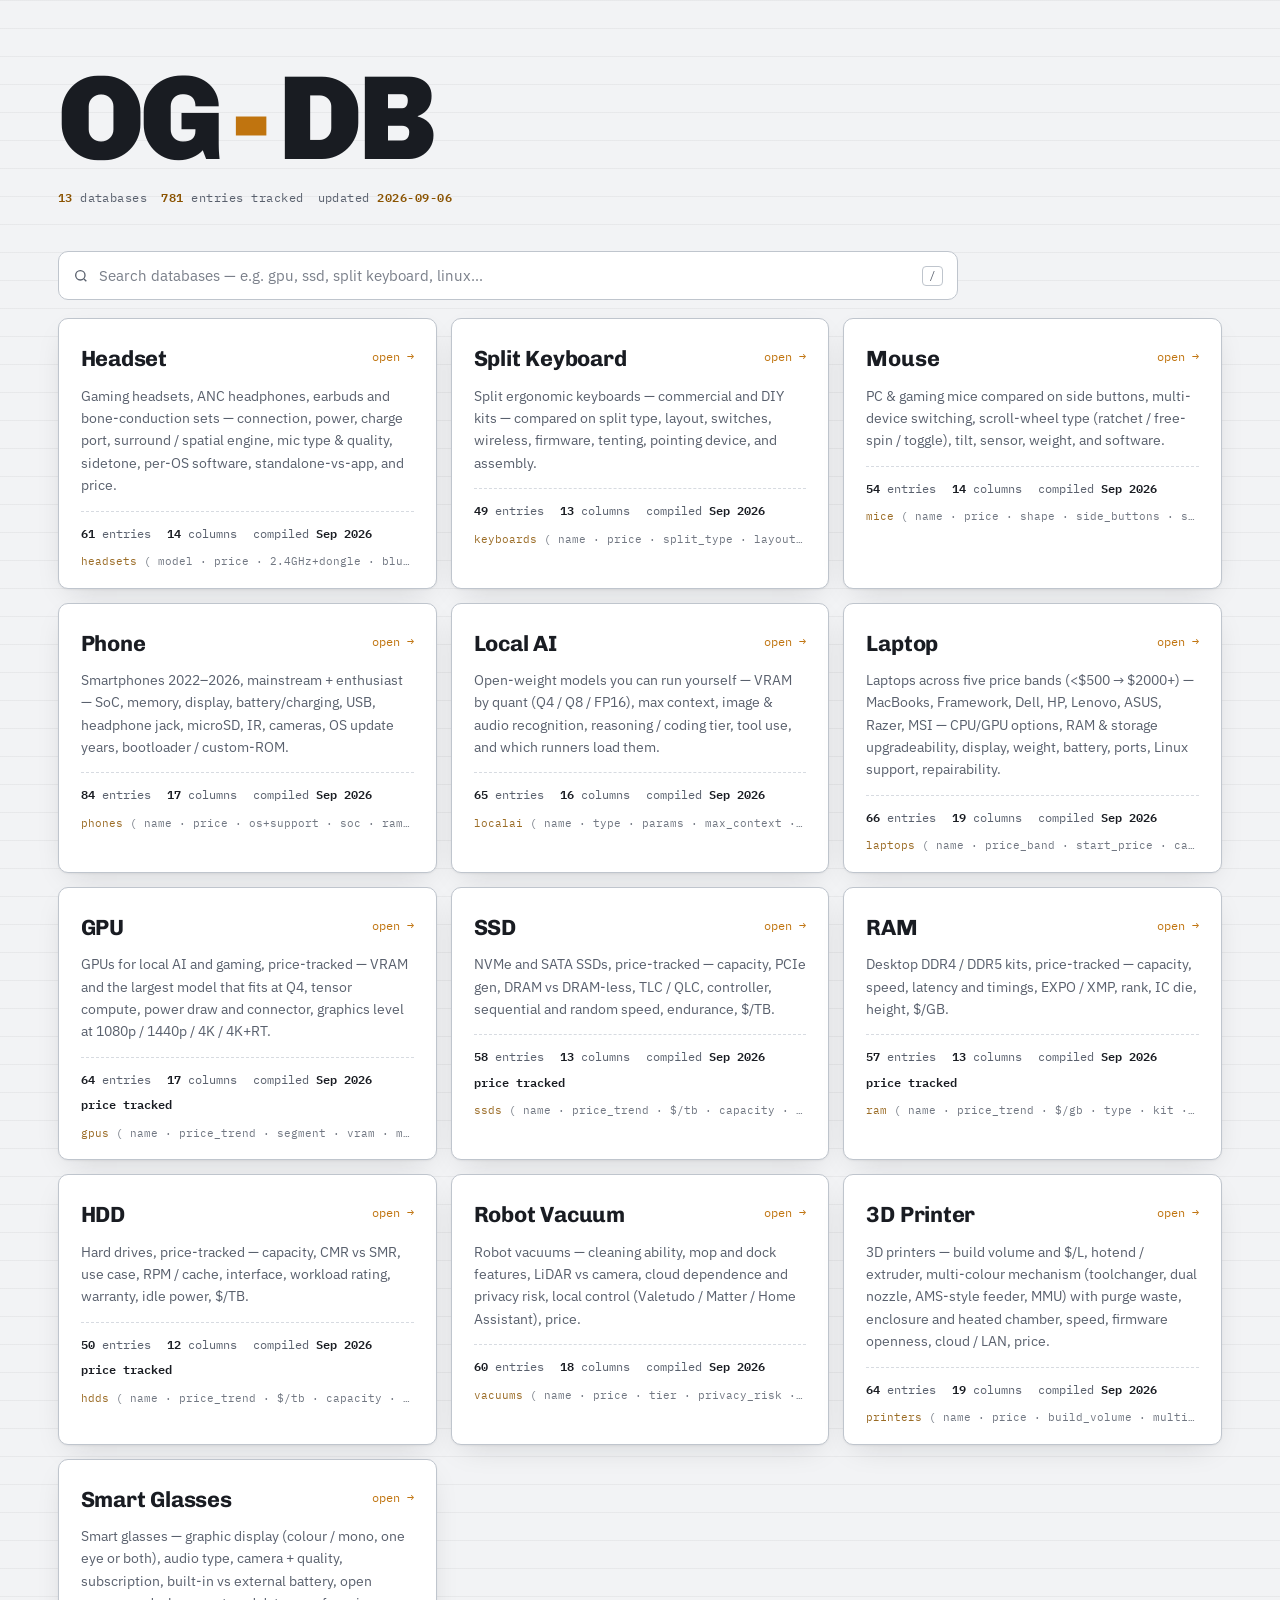
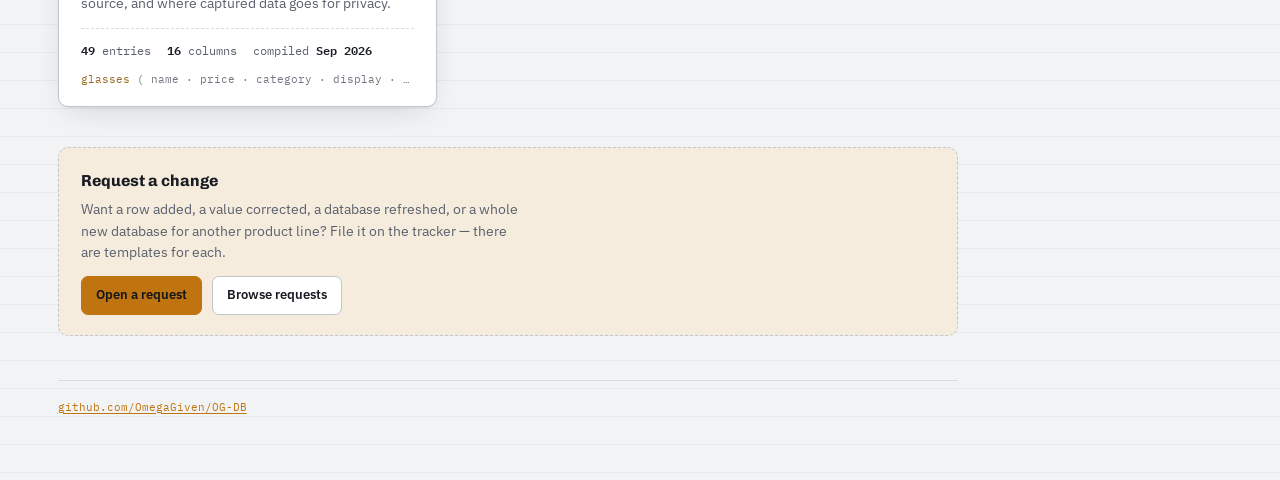
==== index.html @ 4a4bc3ef "Headset DB: add SteelSeries Arctis Nova Elite $600 flagship: first Hi-Res Wireless certified headset" ====
<!doctype html>
<html lang="en">
<head>
<meta charset="utf-8">
<meta name="viewport" content="width=device-width, initial-scale=1">
<title>OG-DB</title>
<meta name="description" content="A set of small, opinionated reference databases — each a single self-contained page plus a JSON file.">
<link rel="preconnect" href="https://fonts.googleapis.com">
<link rel="preconnect" href="https://fonts.gstatic.com" crossorigin>
<link rel="stylesheet" href="https://fonts.googleapis.com/css2?family=Chivo:wght@400;700;900&family=IBM+Plex+Sans:wght@400;500;600&family=IBM+Plex+Mono:wght@400;500;600&display=swap">
<style>
  :root{
    --bg:#f2f3f5;
    --surface:#ffffff;
    --surface-2:#e9ebee;
    --ink:#191c22;
    --ink-soft:#59606d;
    --line:#d7dbe1;
    --line-strong:#bfc5cd;
    --accent:#c0740f;
    --accent-ink:#8a5300;
    --accent-wash:#f6ecdd;
    --shadow:0 1px 2px rgba(20,22,27,.05),0 10px 30px -12px rgba(20,22,27,.18);
    --grid:rgba(25,28,34,.05);
  }
  @media (prefers-color-scheme:dark){
    :root:not([data-theme="light"]){
      --bg:#0e1014;
      --surface:#171a20;
      --surface-2:#1f232b;
      --ink:#e9ebef;
      --ink-soft:#98a0ae;
      --line:#2a2f38;
      --line-strong:#3a414d;
      --accent:#e8a33d;
      --accent-ink:#f0b968;
      --accent-wash:#2c2113;
      --shadow:0 1px 2px rgba(0,0,0,.4),0 16px 40px -16px rgba(0,0,0,.6);
      --grid:rgba(255,255,255,.045);
    }
  }
  :root[data-theme="dark"]{
    --bg:#0e1014;
    --surface:#171a20;
    --surface-2:#1f232b;
    --ink:#e9ebef;
    --ink-soft:#98a0ae;
    --line:#2a2f38;
    --line-strong:#3a414d;
    --accent:#e8a33d;
    --accent-ink:#f0b968;
    --accent-wash:#2c2113;
    --shadow:0 1px 2px rgba(0,0,0,.4),0 16px 40px -16px rgba(0,0,0,.6);
    --grid:rgba(255,255,255,.045);
  }

  *{box-sizing:border-box}
  html{-webkit-text-size-adjust:100%}
  body{
    margin:0;color:var(--ink);
    background:
      linear-gradient(var(--grid) 1px,transparent 1px) 0 0/100% 28px,
      var(--bg);
    font-family:"IBM Plex Sans",system-ui,-apple-system,Segoe UI,Roboto,sans-serif;
    line-height:1.6;
  }
  a{color:var(--accent);text-underline-offset:2px}
  .wrap{max-width:min(1600px,96vw);margin:0 auto;padding:clamp(28px,5vw,64px) clamp(16px,3vw,32px) 64px}
  .hero,.search,.nomatch,.contribute,footer{max-width:900px}

  /* hero */
  .hero{margin-bottom:44px}
  .wordmark{
    font-family:"Chivo",sans-serif;font-weight:900;letter-spacing:-.03em;
    font-size:clamp(52px,15vw,120px);line-height:.9;margin:0;
    display:flex;align-items:baseline;gap:.08em
  }
  .wordmark .dot{color:var(--accent)}
  .tagline{
    margin:18px 0 0;font-size:clamp(15px,2.4vw,18px);color:var(--ink);max-width:46ch;
    text-wrap:balance
  }
  .meta{
    margin-top:16px;font-family:"IBM Plex Mono",monospace;font-size:12px;
    letter-spacing:.04em;color:var(--ink-soft);display:flex;flex-wrap:wrap;gap:6px 14px
  }
  .meta b{color:var(--accent-ink);font-weight:600}

  /* section label */
  .lbl{
    font-family:"IBM Plex Mono",monospace;font-size:11px;letter-spacing:.22em;
    text-transform:uppercase;color:var(--ink-soft);margin:0 0 14px;
    display:flex;align-items:center;gap:10px
  }
  .lbl::after{content:"";flex:1;height:1px;background:var(--line)}

  /* search */
  .search{
    display:flex;align-items:center;gap:10px;margin:0 0 18px;padding:0 14px;
    background:var(--surface);border:1px solid var(--line-strong);border-radius:10px;
    color:var(--ink-soft);transition:border-color .14s
  }
  .search:focus-within{border-color:var(--accent);box-shadow:0 0 0 3px var(--accent-wash)}
  .search input{
    flex:1;min-width:0;border:0;outline:0;background:transparent;color:var(--ink);
    font:inherit;font-size:14.5px;padding:12px 0
  }
  .search input::placeholder{color:var(--ink-soft);opacity:.8}
  .search input::-webkit-search-cancel-button{-webkit-appearance:none}
  .search kbd{
    font-family:"IBM Plex Mono",monospace;font-size:10.5px;color:var(--ink-soft);
    border:1px solid var(--line-strong);border-radius:4px;padding:1px 6px;line-height:1.5
  }
  .nomatch{margin:0 0 18px;font-size:13.5px;color:var(--ink-soft)}
  .card[hidden]{display:none}

  /* database cards */
  .grid{display:grid;gap:14px;grid-template-columns:repeat(auto-fit,minmax(320px,1fr))}
  .card{
    position:relative;display:block;text-decoration:none;color:inherit;
    background:var(--surface);border:1px solid var(--line-strong);border-radius:10px;
    padding:22px 22px 18px;box-shadow:var(--shadow);
    transition:transform .16s ease,border-color .16s ease;
    transform:translateY(0)
  }
  .card:hover,.card:focus-visible{transform:translateY(-3px);border-color:var(--accent);outline:none}
  .card:focus-visible{box-shadow:0 0 0 3px var(--accent-wash),var(--shadow)}
  .card-top{display:flex;align-items:flex-start;justify-content:space-between;gap:16px}
  .card h2{
    font-family:"Chivo",sans-serif;font-weight:700;font-size:22px;letter-spacing:-.01em;
    margin:0
  }
  .go{
    font-family:"IBM Plex Mono",monospace;font-size:12px;color:var(--accent);
    white-space:nowrap;padding-top:6px
  }
  .card p{margin:8px 0 14px;font-size:14px;color:var(--ink-soft);max-width:52ch}
  .stats{
    display:flex;flex-wrap:wrap;gap:6px 16px;font-family:"IBM Plex Mono",monospace;
    font-size:11.5px;color:var(--ink-soft);border-top:1px dashed var(--line);padding-top:12px
  }
  .stats b{color:var(--ink);font-weight:600}
  .schema{
    margin-top:10px;font-family:"IBM Plex Mono",monospace;font-size:10.5px;
    color:var(--ink-soft);white-space:nowrap;overflow:hidden;text-overflow:ellipsis;
    opacity:.85
  }
  .schema span{color:var(--accent-ink)}

  /* contribute */
  .contribute{
    margin-top:40px;border:1px dashed var(--line-strong);border-radius:10px;
    padding:20px 22px;background:var(--accent-wash)
  }
  .contribute h2{
    font-family:"Chivo",sans-serif;font-weight:700;font-size:16px;margin:0 0 6px
  }
  .contribute p{margin:0 0 12px;font-size:13.5px;color:var(--ink-soft);max-width:56ch}
  .btnrow{display:flex;flex-wrap:wrap;gap:10px}
  .btn{
    font-family:"IBM Plex Sans",sans-serif;font-size:13px;font-weight:600;
    text-decoration:none;border-radius:7px;padding:8px 14px;transition:.14s
  }
  .btn.primary{background:var(--accent);color:#14161a;border:1px solid var(--accent)}
  .btn.primary:hover{filter:brightness(1.06)}
  .btn.ghost{color:var(--ink);border:1px solid var(--line-strong);background:var(--surface)}
  .btn.ghost:hover{border-color:var(--accent)}

  footer{
    margin-top:44px;padding-top:18px;border-top:1px solid var(--line);
    font-family:"IBM Plex Mono",monospace;font-size:11px;color:var(--ink-soft);
    display:flex;flex-wrap:wrap;gap:6px 18px
  }

  @media (prefers-reduced-motion:reduce){
    .card{transition:border-color .16s ease}
    .card:hover,.card:focus-visible{transform:none}
  }
</style>
</head>
<body>
<div class="wrap">

  <header class="hero">
    <h1 class="wordmark">OG<span class="dot">-</span>DB</h1>
    <div class="meta">
      <span><b>13</b> databases</span>
      <span><b>781</b> entries tracked</span>
      <span>updated <b>2026-09-06</b></span>
    </div>
  </header>

  <div class="search">
    <svg width="16" height="16" viewBox="0 0 24 24" fill="none" stroke="currentColor" stroke-width="2" aria-hidden="true"><circle cx="11" cy="11" r="7"/><path d="m20 20-3.5-3.5"/></svg>
    <input id="q" type="search" placeholder="Search databases — e.g. gpu, ssd, split keyboard, linux…" autocomplete="off" aria-label="Search databases">
    <kbd>/</kbd>
  </div>
  <p class="nomatch" id="nomatch" hidden>No database matches. <a href="https://github.com/OmegaGiven/OG-DB/issues/new/choose">Request one &rarr;</a></p>

  <div class="grid" id="grid">
    <a class="card" href="headsets/">
      <div class="card-top">
        <h2>Headset</h2>
        <span class="go">open &rarr;</span>
      </div>
      <p>Gaming headsets, ANC headphones, earbuds and bone-conduction sets — connection, power, charge port, surround / spatial engine, mic type &amp; quality, sidetone, per-OS software, standalone-vs-app, and price. </p>
      <div class="stats">
        <span><b>61</b> entries</span>
        <span><b>14</b> columns</span>
        <span>compiled <b>Sep 2026</b></span>
      </div>
      <div class="schema"><span>headsets</span> ( model · price · 2.4GHz+dongle · bluetooth · wired · power · charge_port · spatial · mic · sidetone · software · standalone · source )</div>
    </a>
    <a class="card" href="keyboards/">
      <div class="card-top">
        <h2>Split Keyboard</h2>
        <span class="go">open &rarr;</span>
      </div>
      <p>Split ergonomic keyboards — commercial and DIY kits — compared on split type, layout, switches, wireless, firmware, tenting, pointing device, and assembly.</p>
      <div class="stats">
        <span><b>49</b> entries</span>
        <span><b>13</b> columns</span>
        <span>compiled <b>Sep 2026</b></span>
      </div>
      <div class="schema"><span>keyboards</span> ( name · price · split_type · layout · keys · switches · keycaps · connection · firmware · tenting · pointing_device · assembly · source )</div>
    </a>
    <a class="card" href="mice/">
      <div class="card-top">
        <h2>Mouse</h2>
        <span class="go">open &rarr;</span>
      </div>
      <p>PC &amp; gaming mice compared on side buttons, multi-device switching, scroll-wheel type (ratchet / free-spin / toggle), tilt, sensor, weight, and software.</p>
      <div class="stats">
        <span><b>54</b> entries</span>
        <span><b>14</b> columns</span>
        <span>compiled <b>Sep 2026</b></span>
      </div>
      <div class="schema"><span>mice</span> ( name · price · shape · side_buttons · scroll_wheel · tilt · connection · multi_device · sensor · dpi · weight · onboard · software · source )</div>
    </a>
    <a class="card" href="phones/">
      <div class="card-top">
        <h2>Phone</h2>
        <span class="go">open &rarr;</span>
      </div>
      <p>Smartphones 2022&ndash;2026, mainstream + enthusiast — SoC, memory, display, battery/charging, USB, headphone jack, microSD, IR, cameras, OS update years, bootloader / custom-ROM.</p>
      <div class="stats">
        <span><b>84</b> entries</span>
        <span><b>17</b> columns</span>
        <span>compiled <b>Sep 2026</b></span>
      </div>
      <div class="schema"><span>phones</span> ( name · price · os+support · soc · ram/storage · display · battery · usb · jack · microSD · sim · ir · ip · cameras · bootloader/rom · weight · source )</div>
    </a>
    <a class="card" href="localai/">
      <div class="card-top">
        <h2>Local AI</h2>
        <span class="go">open &rarr;</span>
      </div>
      <p>Open-weight models you can run yourself — VRAM by quant (Q4 / Q8 / FP16), max context, image &amp; audio recognition, reasoning / coding tier, tool use, and which runners load them.</p>
      <div class="stats">
        <span><b>65</b> entries</span>
        <span><b>16</b> columns</span>
        <span>compiled <b>Sep 2026</b></span>
      </div>
      <div class="schema"><span>localai</span> ( name · type · params · max_context · vram_q4 · vram_q8 · vram_fp16 · kv_cache · image · audio · reasoning · coding · tool_use · runners · license · source )</div>
    </a>
    <a class="card" href="laptops/">
      <div class="card-top">
        <h2>Laptop</h2>
        <span class="go">open &rarr;</span>
      </div>
      <p>Laptops across five price bands (&lt;$500 &rarr; $2000+) — MacBooks, Framework, Dell, HP, Lenovo, ASUS, Razer, MSI — CPU/GPU options, RAM &amp; storage upgradeability, display, weight, battery, ports, Linux support, repairability.</p>
      <div class="stats">
        <span><b>66</b> entries</span>
        <span><b>19</b> columns</span>
        <span>compiled <b>Sep 2026</b></span>
      </div>
      <div class="schema"><span>laptops</span> ( name · price_band · start_price · category · build_quality · touchscreen · cpu · gpu · ram · storage · display · weight · battery · ports · charge · os · linux · repairability · source )</div>
    </a>
    <a class="card" href="gpus/">
      <div class="card-top">
        <h2>GPU</h2>
        <span class="go">open &rarr;</span>
      </div>
      <p>GPUs for local AI and gaming, price-tracked — VRAM and the largest model that fits at Q4, tensor compute, power draw and connector, graphics level at 1080p / 1440p / 4K / 4K+RT.</p>
      <div class="stats">
        <span><b>64</b> entries</span>
        <span><b>17</b> columns</span>
        <span>compiled <b>Sep 2026</b></span>
        <span><b>price tracked</b></span>
      </div>
      <div class="schema"><span>gpus</span> ( name · price_trend · segment · vram · max_model_q4 · ai_compute · power · res_target · raster · rt · 1080p · 1440p · 4k · 4k_rt · upscaling · size · source )</div>
    </a>
    <a class="card" href="ssds/">
      <div class="card-top">
        <h2>SSD</h2>
        <span class="go">open &rarr;</span>
      </div>
      <p>NVMe and SATA SSDs, price-tracked — capacity, PCIe gen, DRAM vs DRAM-less, TLC / QLC, controller, sequential and random speed, endurance, $/TB.</p>
      <div class="stats">
        <span><b>58</b> entries</span>
        <span><b>13</b> columns</span>
        <span>compiled <b>Sep 2026</b></span>
        <span><b>price tracked</b></span>
      </div>
      <div class="schema"><span>ssds</span> ( name · price_trend · $/tb · capacity · interface · dram · nand · controller · seq · random_iops · endurance · heatsink · source )</div>
    </a>
    <a class="card" href="ram/">
      <div class="card-top">
        <h2>RAM</h2>
        <span class="go">open &rarr;</span>
      </div>
      <p>Desktop DDR4 / DDR5 kits, price-tracked — capacity, speed, latency and timings, EXPO / XMP, rank, IC die, height, $/GB.</p>
      <div class="stats">
        <span><b>57</b> entries</span>
        <span><b>13</b> columns</span>
        <span>compiled <b>Sep 2026</b></span>
        <span><b>price tracked</b></span>
      </div>
      <div class="schema"><span>ram</span> ( name · price_trend · $/gb · type · kit · speed · latency · profile · rank · ic_die · rgb · height · source )</div>
    </a>
    <a class="card" href="hdds/">
      <div class="card-top">
        <h2>HDD</h2>
        <span class="go">open &rarr;</span>
      </div>
      <p>Hard drives, price-tracked — capacity, CMR vs SMR, use case, RPM / cache, interface, workload rating, warranty, idle power, $/TB.</p>
      <div class="stats">
        <span><b>50</b> entries</span>
        <span><b>12</b> columns</span>
        <span>compiled <b>Sep 2026</b></span>
        <span><b>price tracked</b></span>
      </div>
      <div class="schema"><span>hdds</span> ( name · price_trend · $/tb · capacity · recording · use_case · rpm · interface · workload · warranty · idle_power · source )</div>
    </a>
    <a class="card" href="vacuums/">
      <div class="card-top">
        <h2>Robot Vacuum</h2>
        <span class="go">open &rarr;</span>
      </div>
      <p>Robot vacuums — cleaning ability, mop and dock features, LiDAR vs camera, cloud dependence and privacy risk, local control (Valetudo / Matter / Home Assistant), price.</p>
      <div class="stats">
        <span><b>60</b> entries</span>
        <span><b>18</b> columns</span>
        <span>compiled <b>Sep 2026</b></span>
      </div>
      <div class="schema"><span>vacuums</span> ( name · price · tier · privacy_risk · navigation · obstacle_avoidance · suction · pickup · mop · dock · hair · threshold · battery · noise · local_control · voice · warranty · source )</div>
    </a>
    <a class="card" href="printers/">
      <div class="card-top">
        <h2>3D Printer</h2>
        <span class="go">open &rarr;</span>
      </div>
      <p>3D printers — build volume and $/L, hotend / extruder, multi-colour mechanism (toolchanger, dual nozzle, AMS-style feeder, MMU) with purge waste, enclosure and heated chamber, speed, firmware openness, cloud / LAN, price.</p>
      <div class="stats">
        <span><b>64</b> entries</span>
        <span><b>19</b> columns</span>
        <span>compiled <b>Sep 2026</b></span>
      </div>
      <div class="schema"><span>printers</span> ( name · price · build_volume · multi_colour · colour_system · hotend · nozzle_max · motion · enclosure · speed · bed · levelling · camera_ai · firmware · cloud · assembly · materials · noise · source )</div>
    </a>
    <a class="card" href="glasses/">
      <div class="card-top">
        <h2>Smart Glasses</h2>
        <span class="go">open &rarr;</span>
      </div>
      <p>Smart glasses — graphic display (colour / mono, one eye or both), audio type, camera + quality, subscription, built-in vs external battery, open source, and where captured data goes for privacy.</p>
      <div class="stats">
        <span><b>49</b> entries</span>
        <span><b>16</b> columns</span>
        <span>compiled <b>Sep 2026</b></span>
      </div>
      <div class="schema"><span>glasses</span> ( name · price · category · display · graphic_ui · audio · camera · subscription · power · open_source · privacy_risk · where_data_goes · platform · weight · prescription · source )</div>
    </a>
  </div>

  <section class="contribute">
    <h2>Request a change</h2>
    <p>Want a row added, a value corrected, a database refreshed, or a whole new database for another product line? File it on the tracker — there are templates for each.</p>
    <div class="btnrow">
      <a class="btn primary" href="https://github.com/OmegaGiven/OG-DB/issues/new/choose">Open a request</a>
      <a class="btn ghost" href="https://github.com/OmegaGiven/OG-DB/issues">Browse requests</a>
    </div>
  </section>

  <footer>
    <span><a href="https://github.com/OmegaGiven/OG-DB">github.com/OmegaGiven/OG-DB</a></span>
  </footer>

</div>
<script>
(function(){
  const q=document.getElementById('q'), grid=document.getElementById('grid'), nomatch=document.getElementById('nomatch');
  const cards=[...grid.querySelectorAll('.card')].map(el=>({el,text:el.textContent.replace(/\s+/g,' ').toLowerCase()}));
  function run(){
    const terms=q.value.trim().toLowerCase().split(/\s+/).filter(Boolean);
    let shown=0;
    cards.forEach(c=>{const ok=terms.every(t=>c.text.includes(t));c.el.hidden=!ok;if(ok)shown++;});
    nomatch.hidden=shown>0;
  }
  q.addEventListener('input',run);
  document.addEventListener('keydown',e=>{
    if(e.key==='/'&&document.activeElement!==q&&!/input|textarea/i.test(document.activeElement.tagName)){e.preventDefault();q.focus();}
    if(e.key==='Escape'&&document.activeElement===q){q.value='';run();q.blur();}
  });
})();
</script>
</body>
</html>
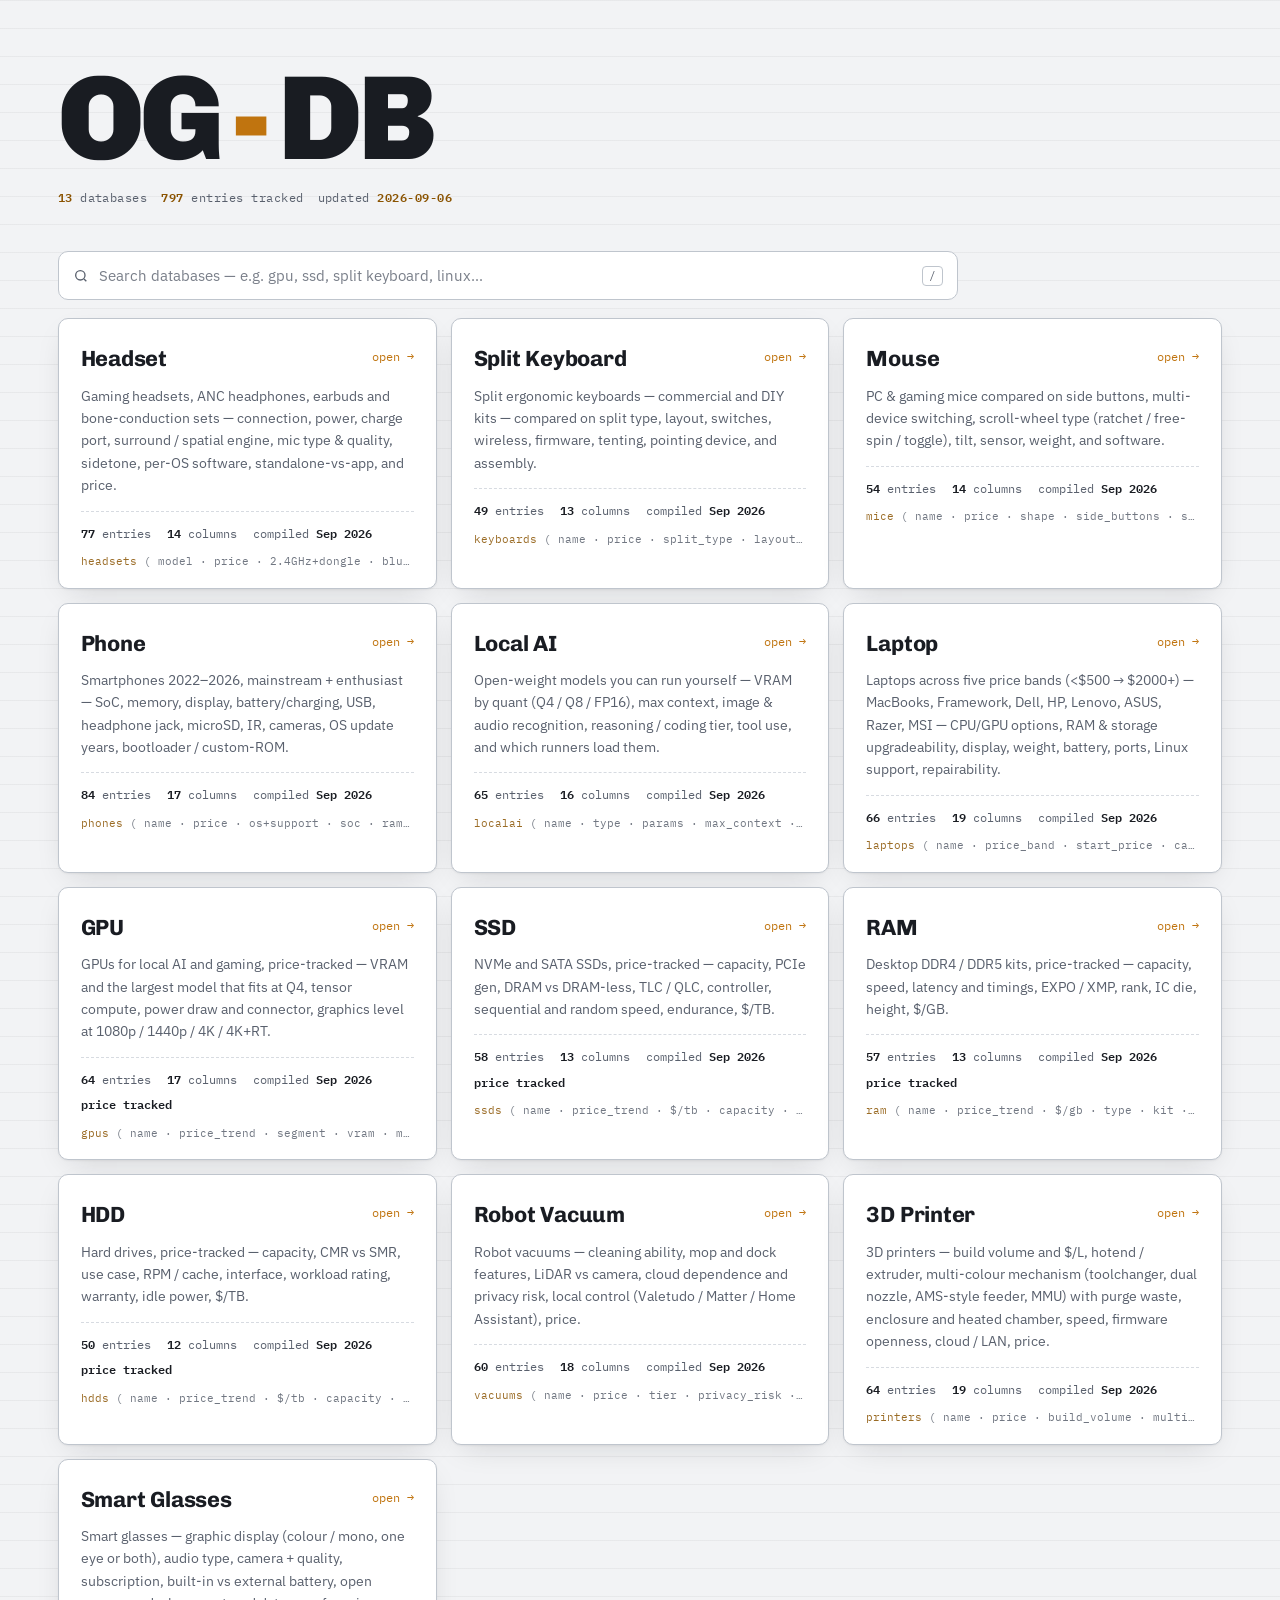
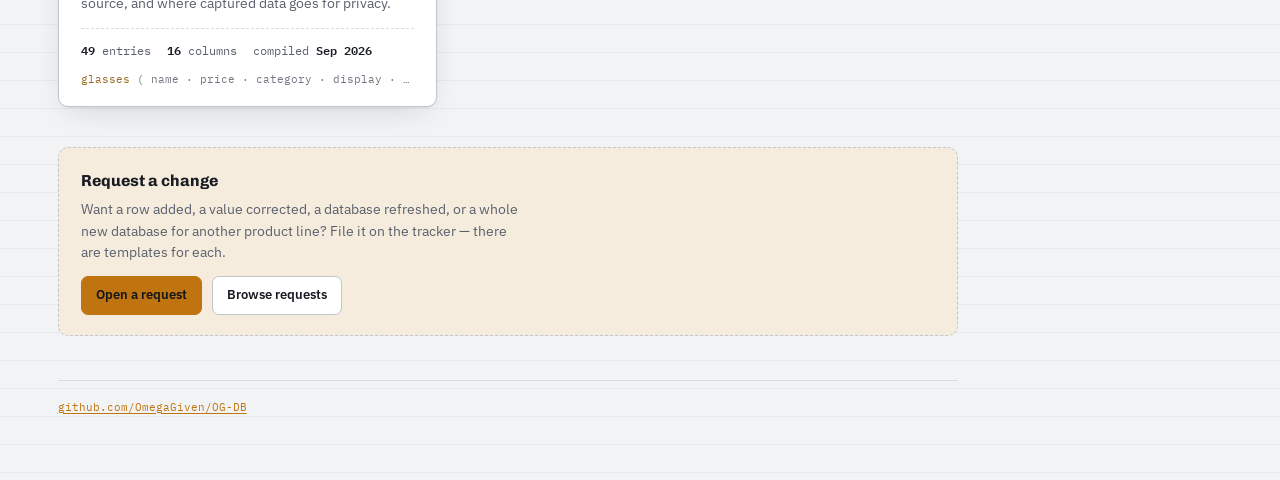
==== commit bef29902: "Headset DB: add 16 high-end / luxury / audiophile headsets ($350-$2,549) Luxury ANC wireless (10): B" ====
--- a/index.html
+++ b/index.html
@@ -185,7 +185,7 @@
     <h1 class="wordmark">OG<span class="dot">-</span>DB</h1>
     <div class="meta">
       <span><b>13</b> databases</span>
-      <span><b>781</b> entries tracked</span>
+      <span><b>797</b> entries tracked</span>
       <span>updated <b>2026-09-06</b></span>
     </div>
   </header>
@@ -205,7 +205,7 @@
       </div>
       <p>Gaming headsets, ANC headphones, earbuds and bone-conduction sets — connection, power, charge port, surround / spatial engine, mic type &amp; quality, sidetone, per-OS software, standalone-vs-app, and price. </p>
       <div class="stats">
-        <span><b>61</b> entries</span>
+        <span><b>77</b> entries</span>
         <span><b>14</b> columns</span>
         <span>compiled <b>Sep 2026</b></span>
       </div>
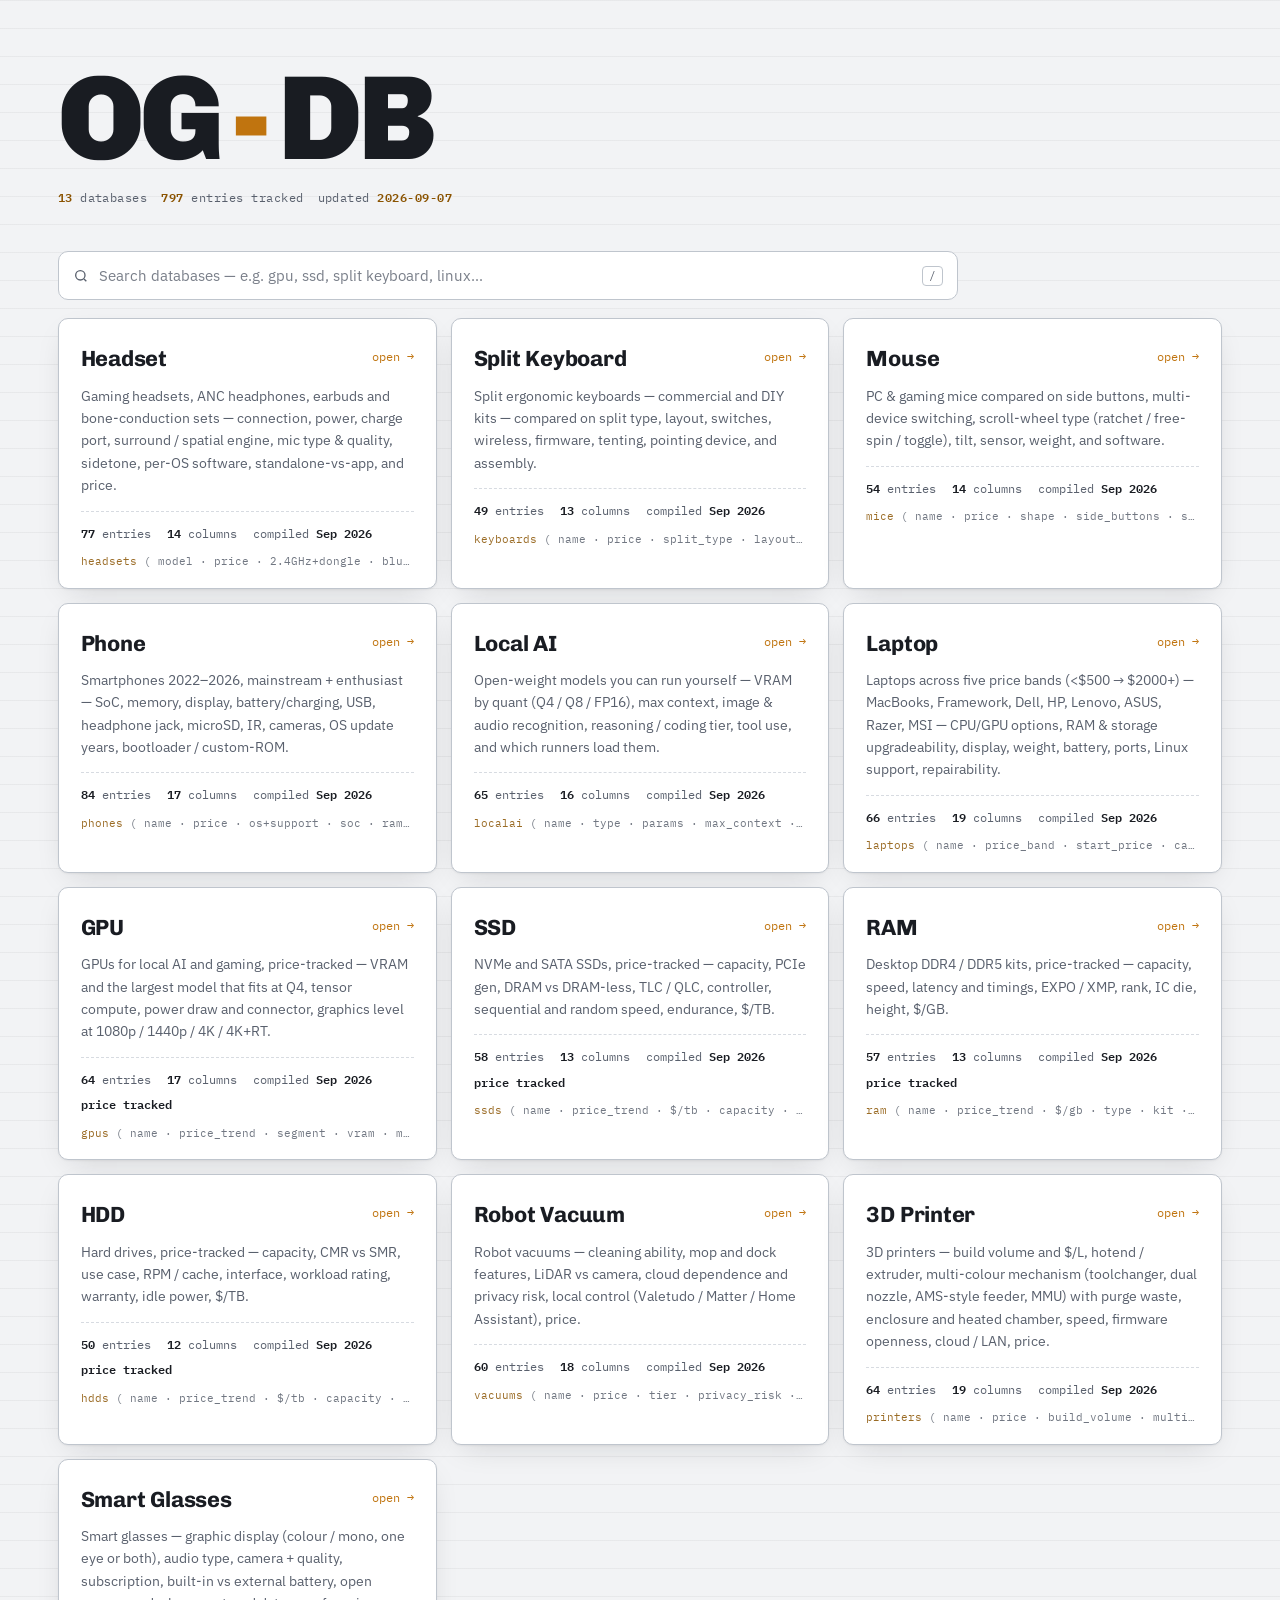
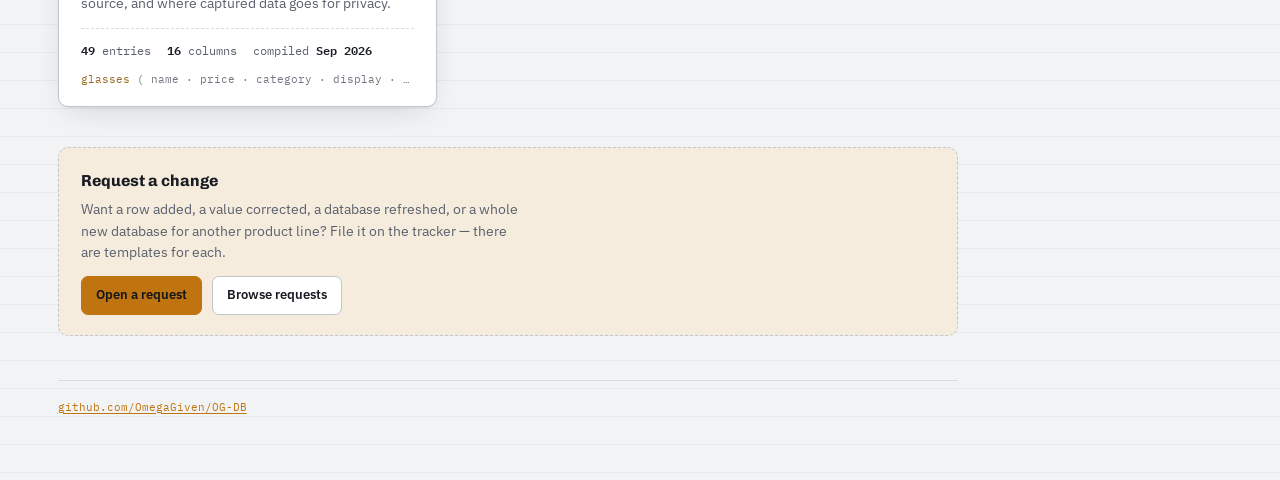
==== commit 825f32e8: "Price snapshot 2026-09-07: gpus ssds ram hdds (132/229 rows) Automated weekly refresh via ogdb-price" ====
--- a/index.html
+++ b/index.html
@@ -186,7 +186,7 @@
     <div class="meta">
       <span><b>13</b> databases</span>
       <span><b>797</b> entries tracked</span>
-      <span>updated <b>2026-09-06</b></span>
+      <span>updated <b>2026-09-07</b></span>
     </div>
   </header>
 
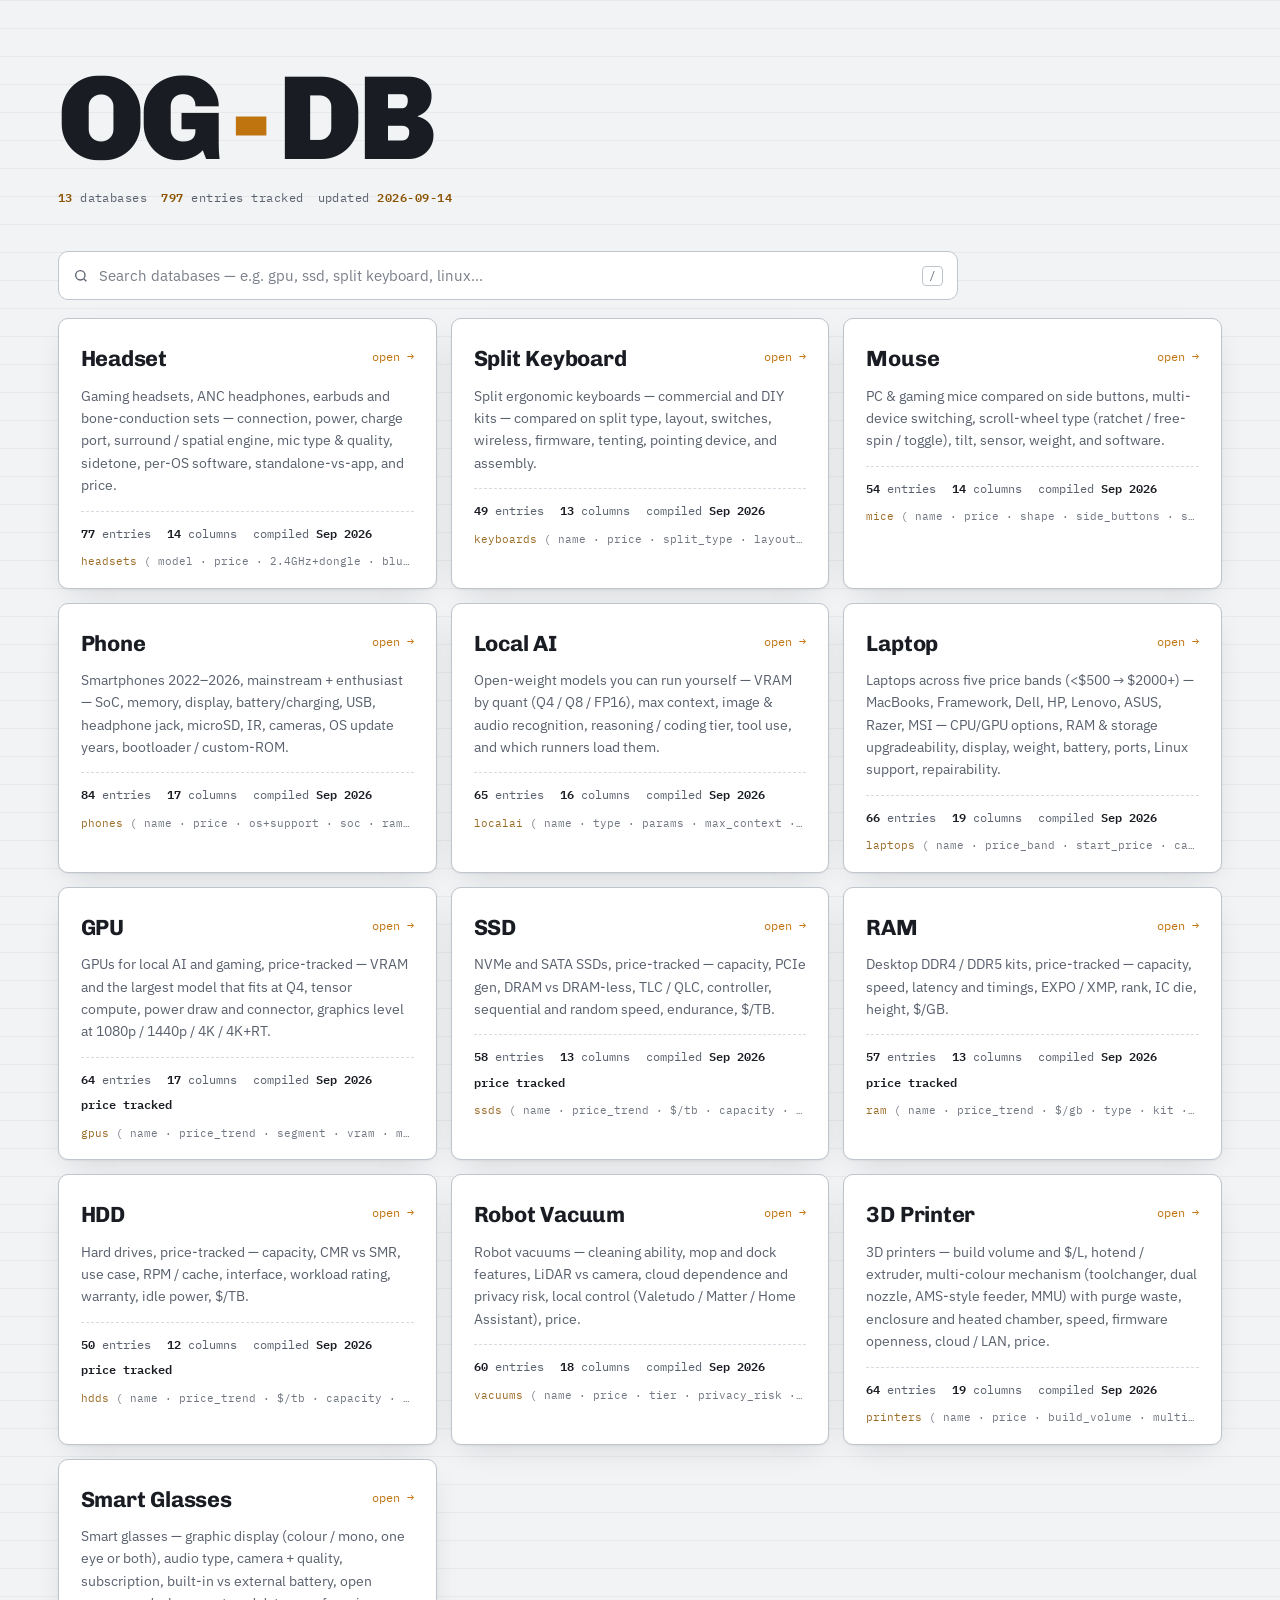
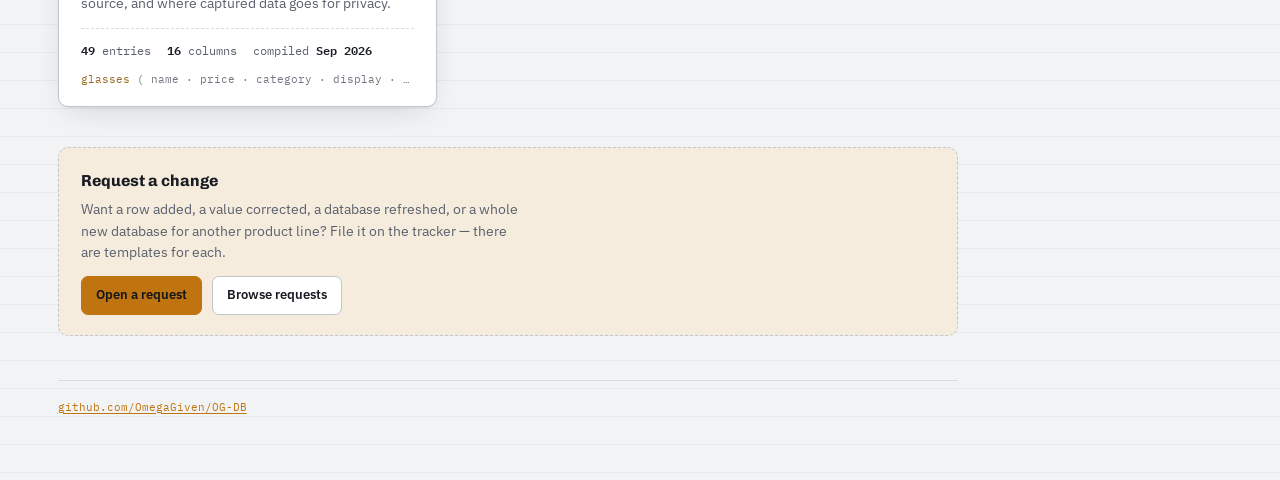
==== commit e8e3dc8c: "Price snapshot 2026-09-14: gpus ssds ram hdds (159/229 rows) Automated weekly refresh via ogdb-price" ====
--- a/index.html
+++ b/index.html
@@ -186,7 +186,7 @@
     <div class="meta">
       <span><b>13</b> databases</span>
       <span><b>797</b> entries tracked</span>
-      <span>updated <b>2026-09-07</b></span>
+      <span>updated <b>2026-09-14</b></span>
     </div>
   </header>
 
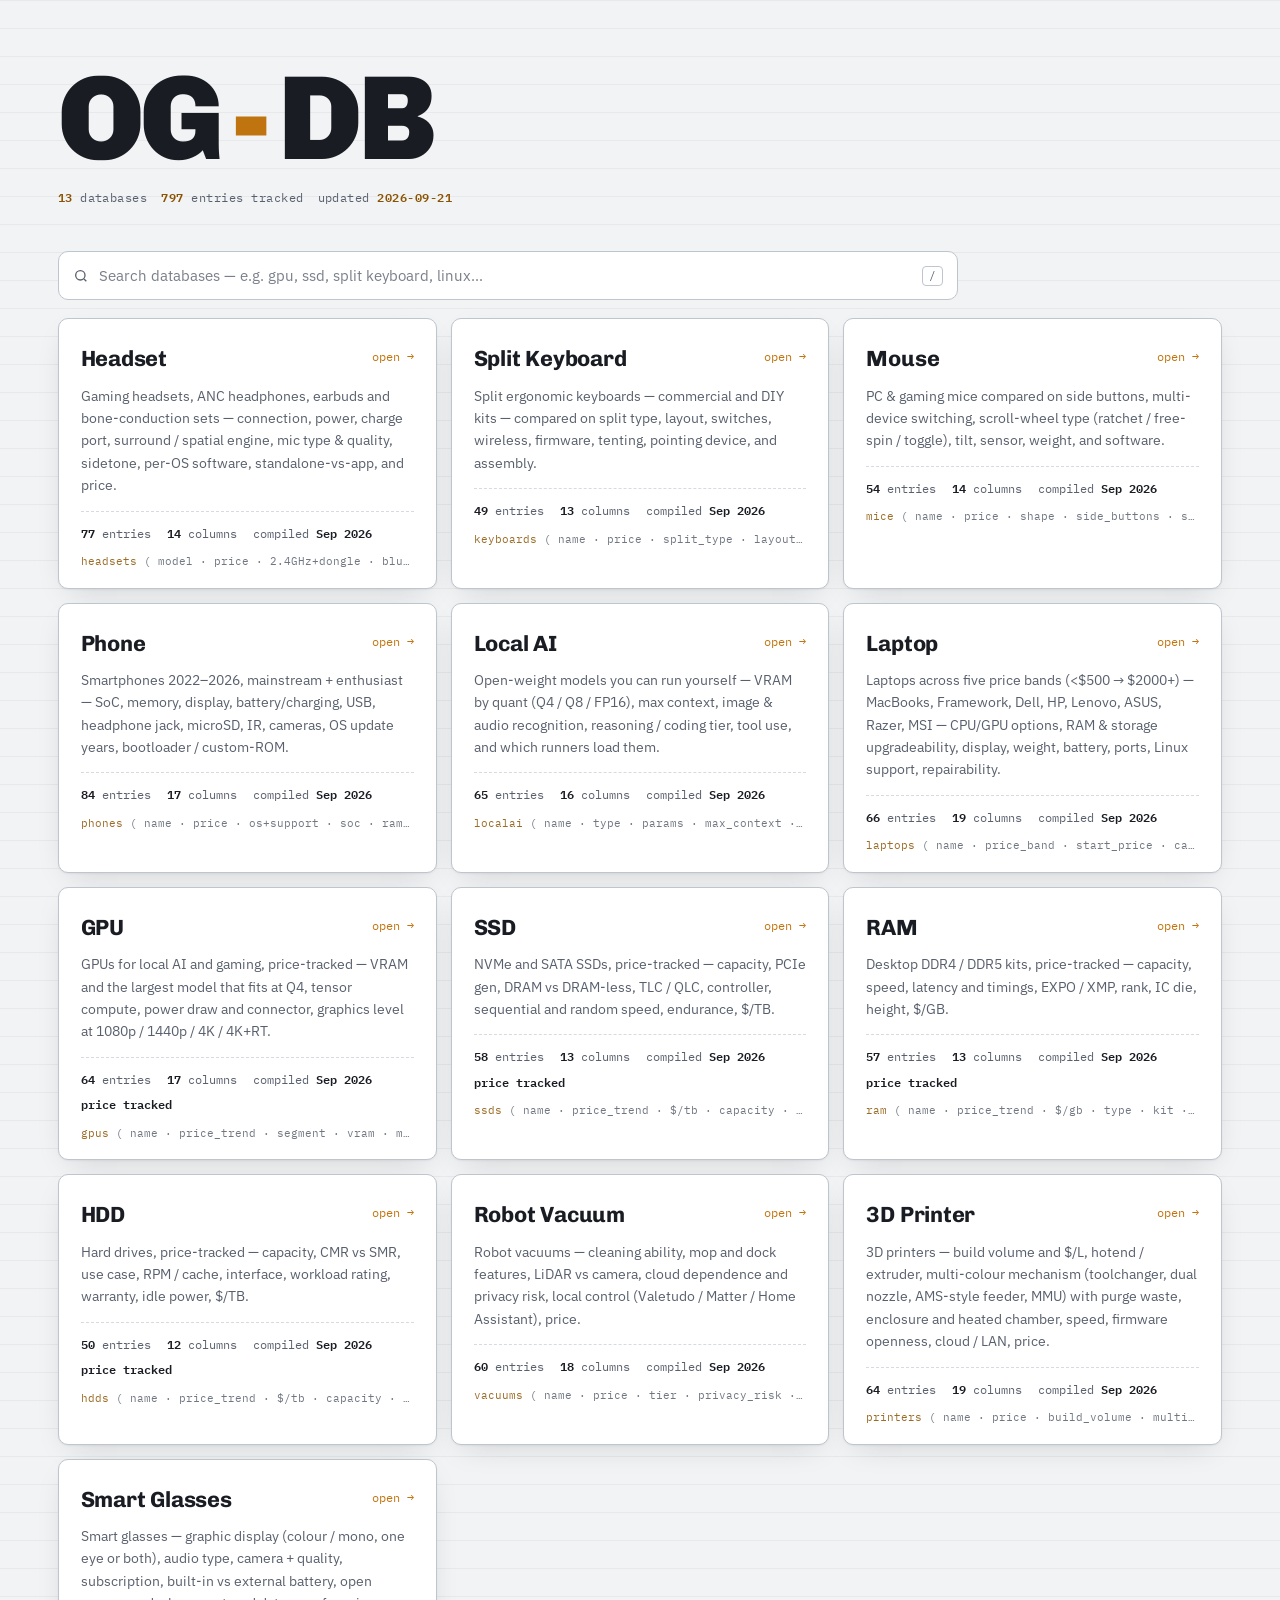
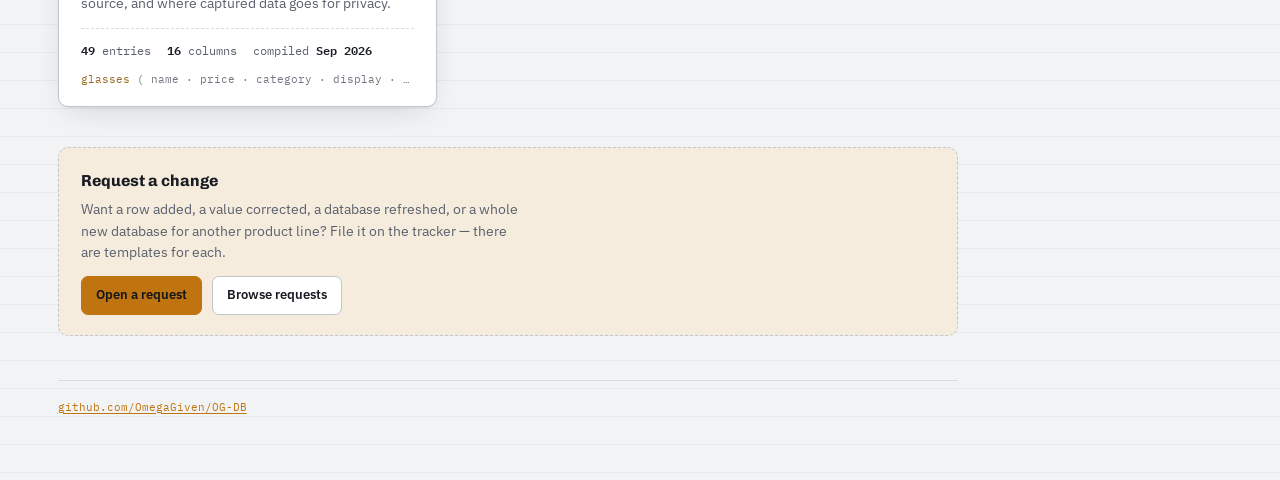
==== commit 3a5b1af3: "Price snapshot 2026-09-21: gpus ssds ram hdds (150/229 rows) Automated weekly refresh via ogdb-price" ====
--- a/index.html
+++ b/index.html
@@ -186,7 +186,7 @@
     <div class="meta">
       <span><b>13</b> databases</span>
       <span><b>797</b> entries tracked</span>
-      <span>updated <b>2026-09-14</b></span>
+      <span>updated <b>2026-09-21</b></span>
     </div>
   </header>
 
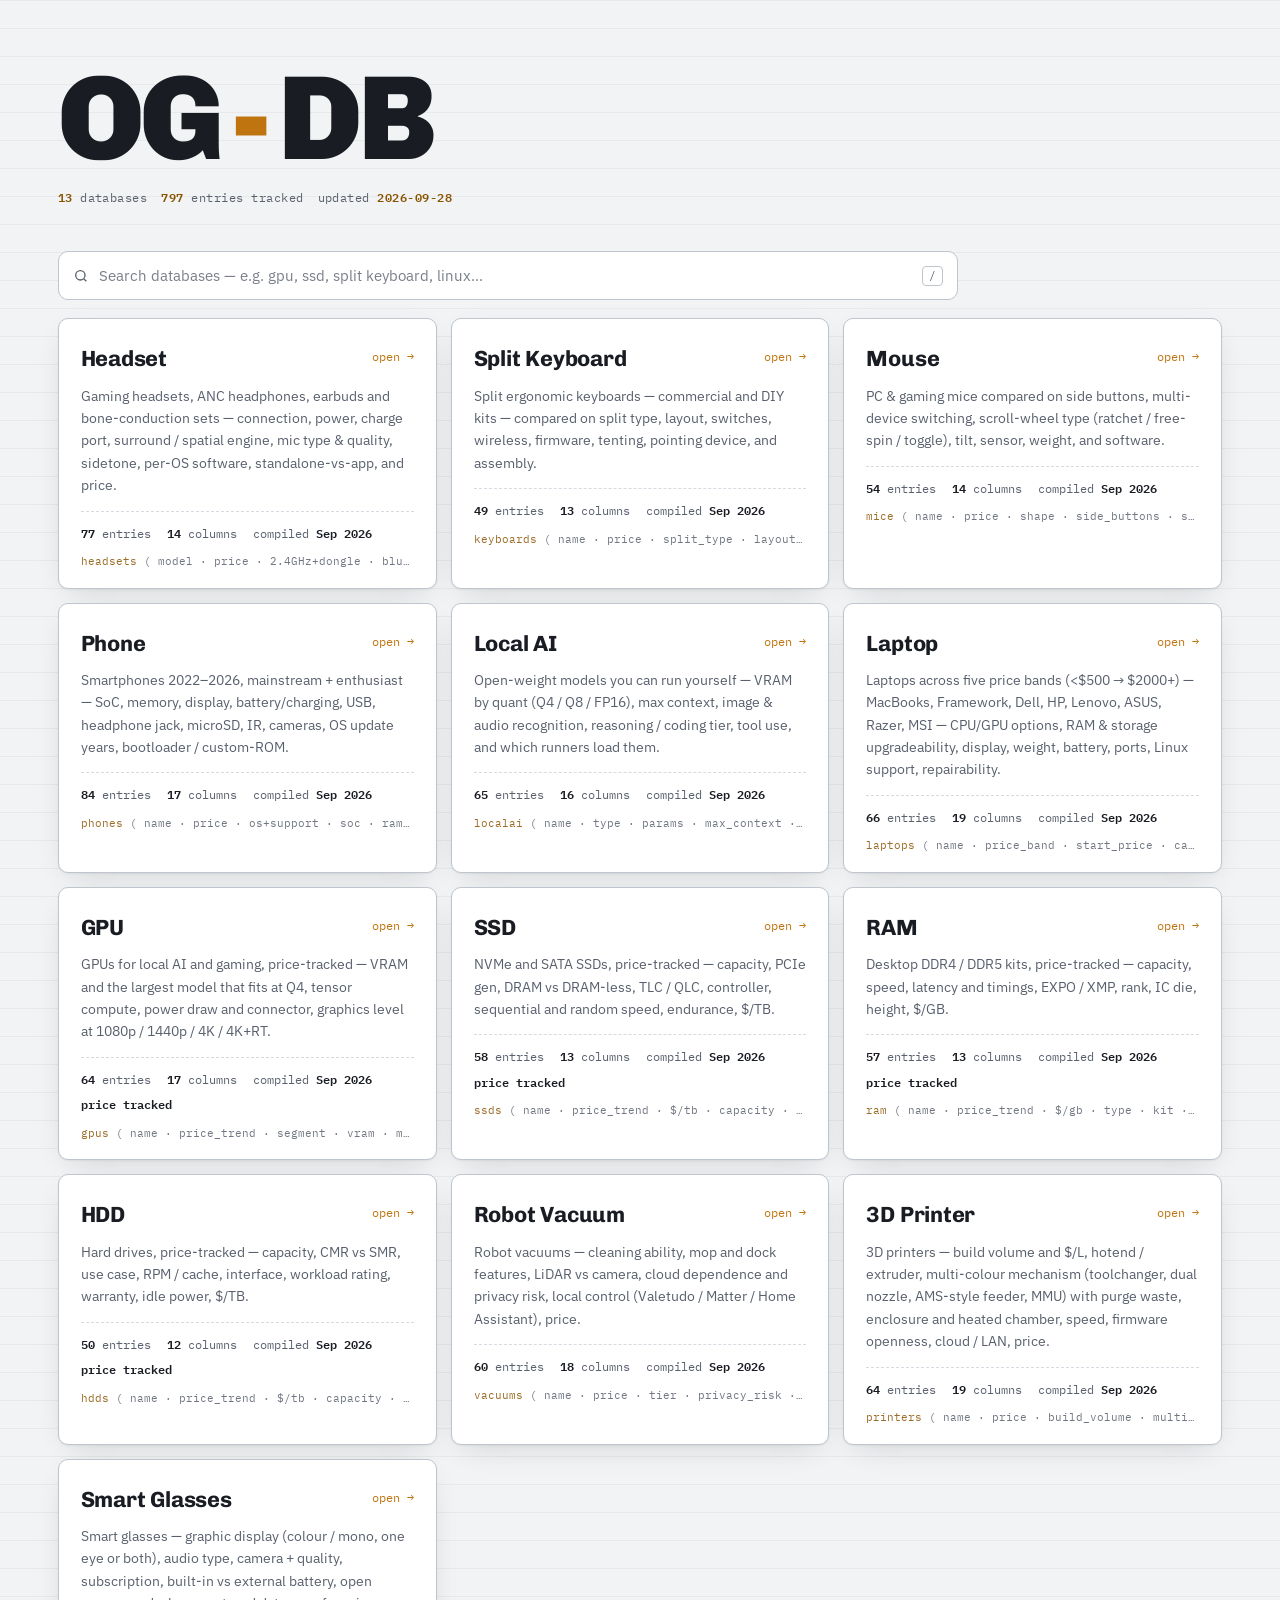
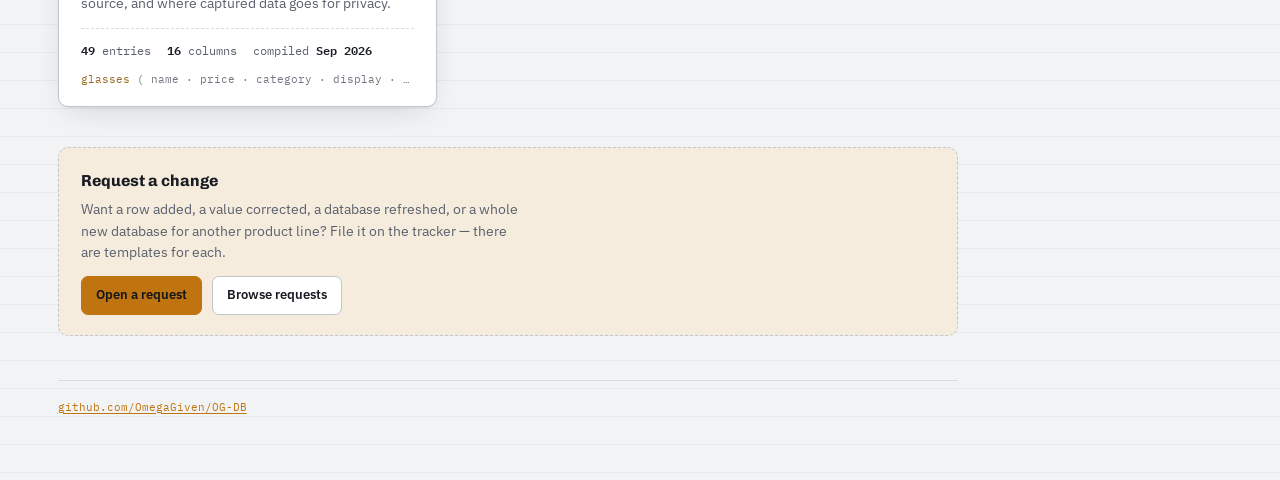
==== commit 6fbe0526: "Price snapshot 2026-09-28: gpus ssds ram hdds (138/229 rows) Automated weekly refresh via ogdb-price" ====
--- a/index.html
+++ b/index.html
@@ -186,7 +186,7 @@
     <div class="meta">
       <span><b>13</b> databases</span>
       <span><b>797</b> entries tracked</span>
-      <span>updated <b>2026-09-21</b></span>
+      <span>updated <b>2026-09-28</b></span>
     </div>
   </header>
 
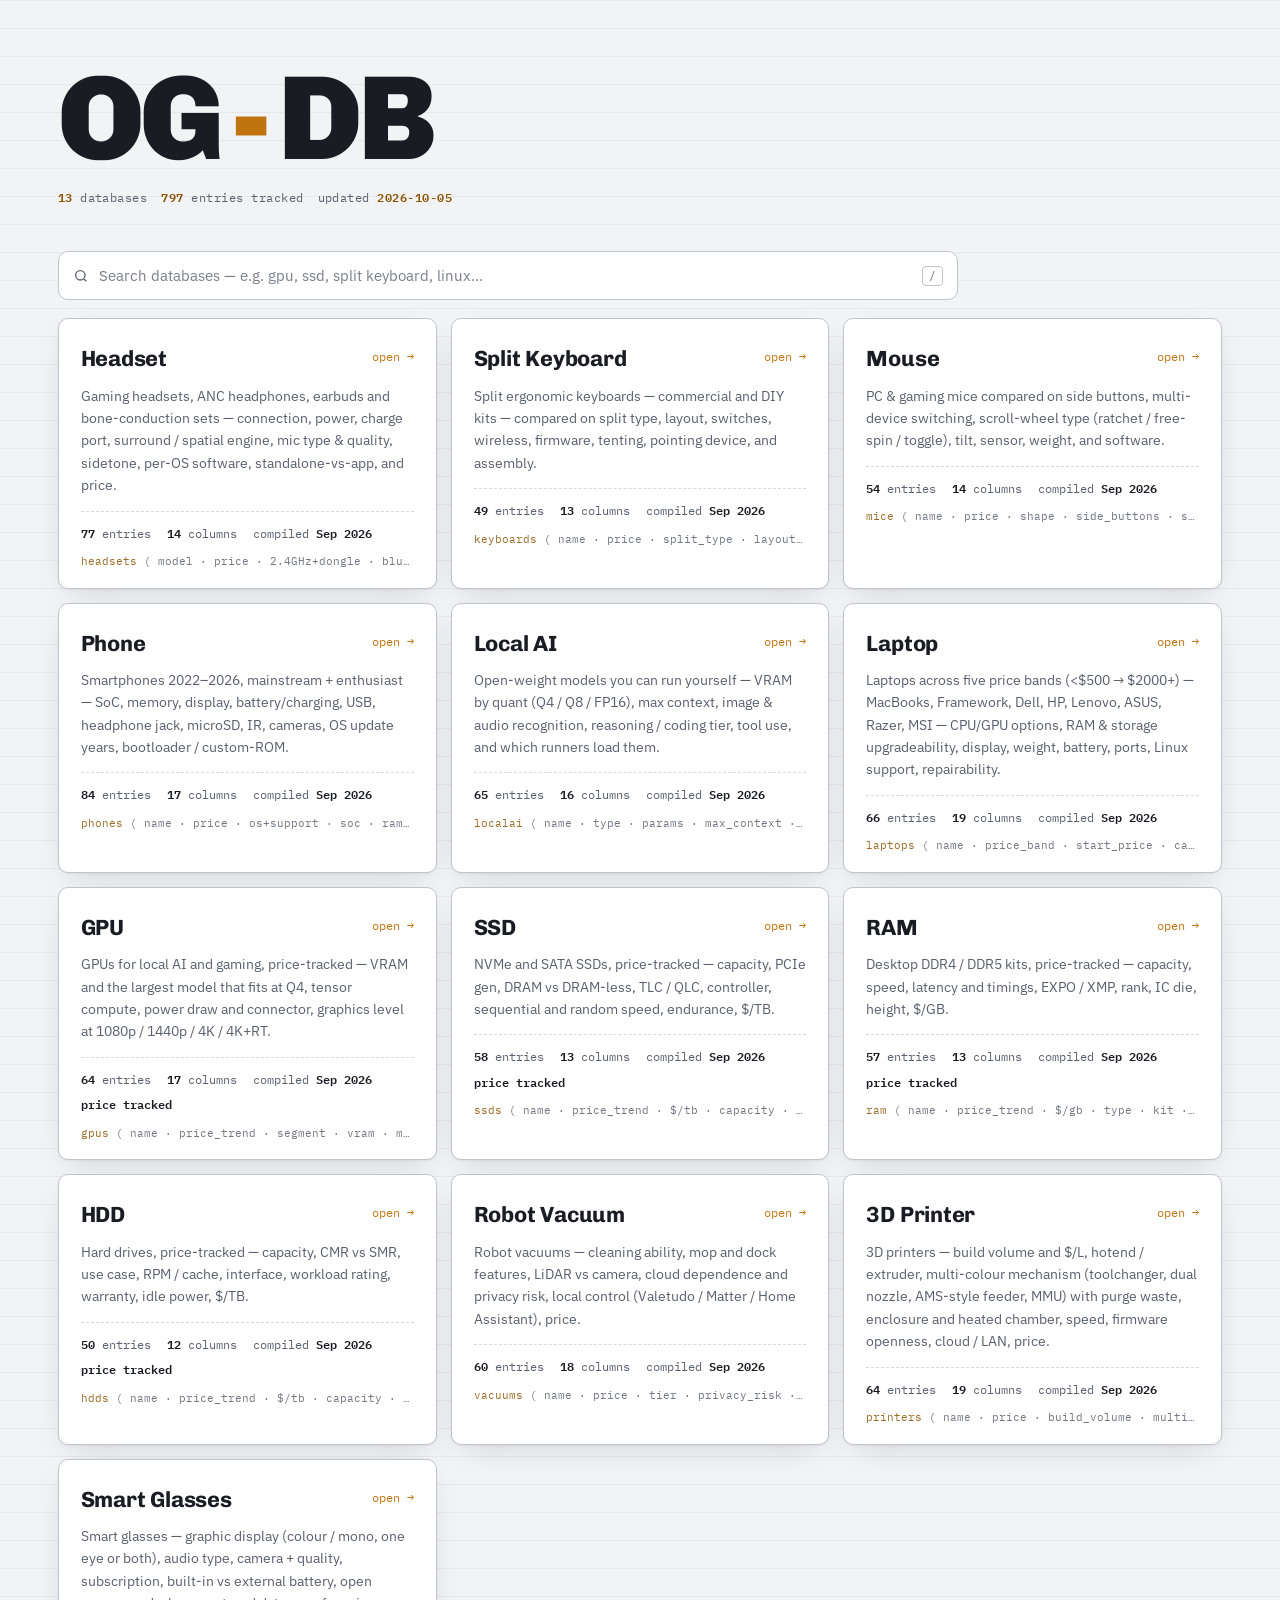
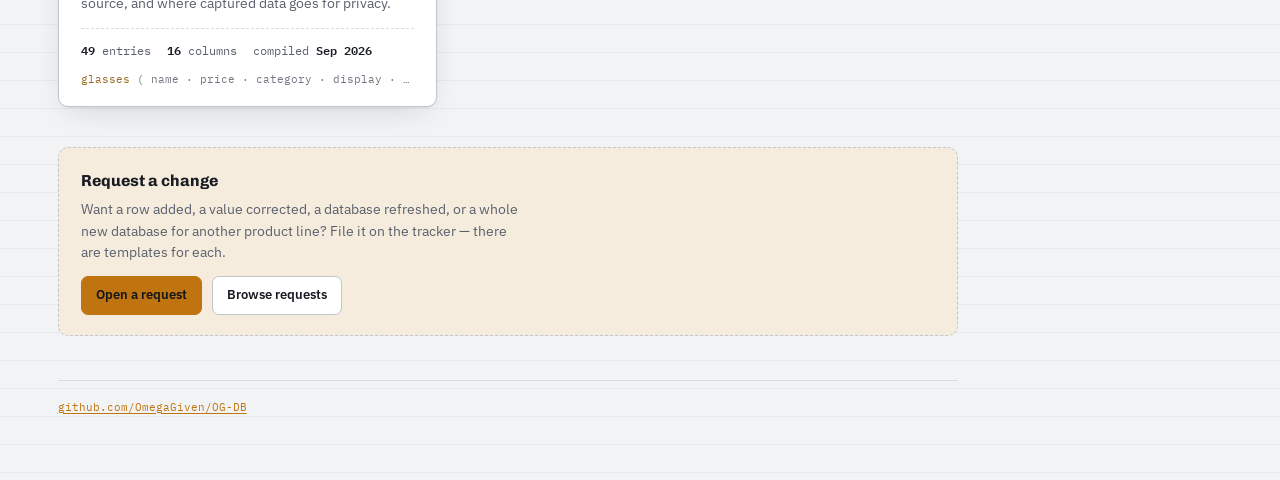
==== commit d65d667d: "Price snapshot 2026-10-05: gpus ssds ram hdds (143/229 rows) Automated weekly refresh via ogdb-price" ====
--- a/index.html
+++ b/index.html
@@ -186,7 +186,7 @@
     <div class="meta">
       <span><b>13</b> databases</span>
       <span><b>797</b> entries tracked</span>
-      <span>updated <b>2026-09-28</b></span>
+      <span>updated <b>2026-10-05</b></span>
     </div>
   </header>
 
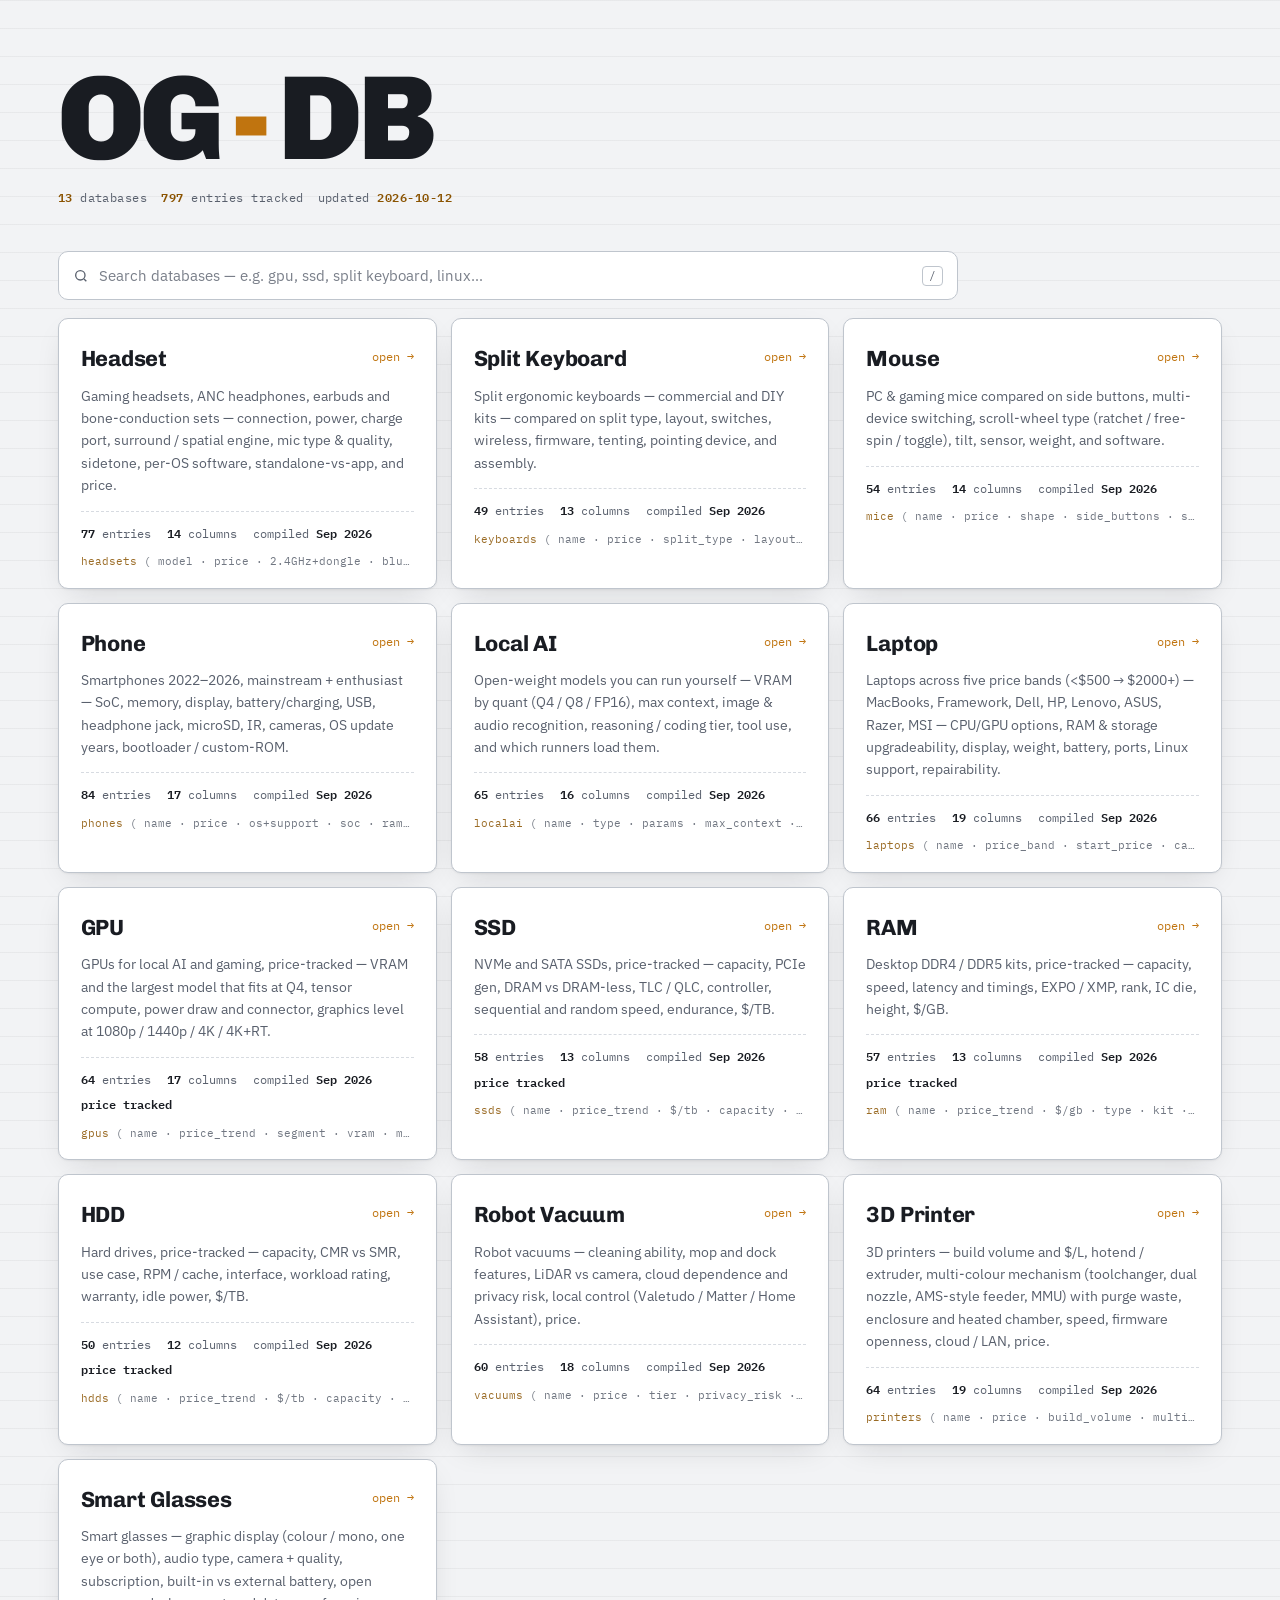
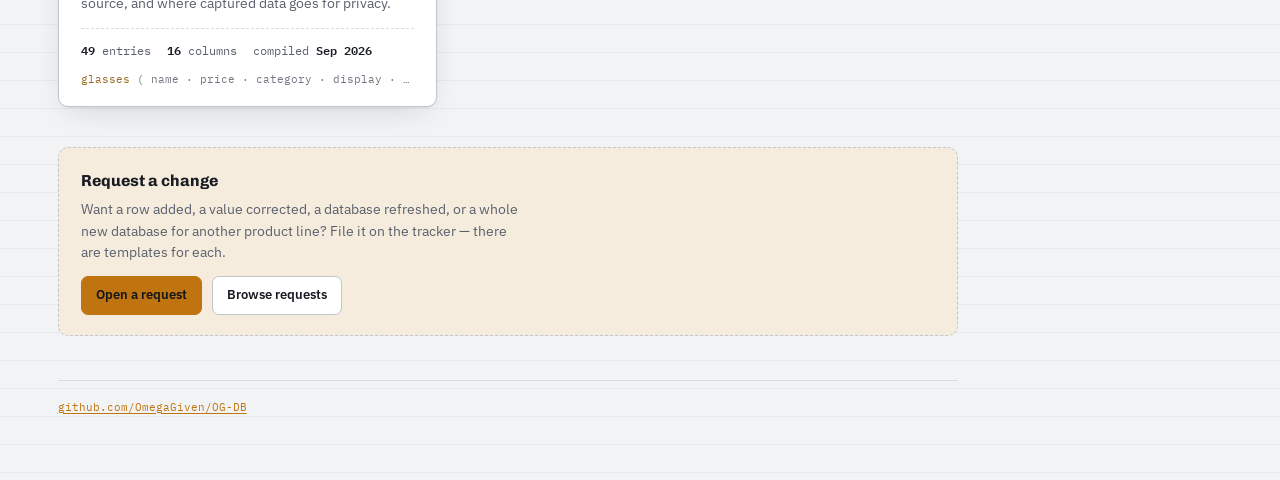
==== commit af16ef01: "Price snapshot 2026-10-12: gpus ssds ram hdds (73/229 rows) Automated weekly refresh via ogdb-price-" ====
--- a/index.html
+++ b/index.html
@@ -186,7 +186,7 @@
     <div class="meta">
       <span><b>13</b> databases</span>
       <span><b>797</b> entries tracked</span>
-      <span>updated <b>2026-10-05</b></span>
+      <span>updated <b>2026-10-12</b></span>
     </div>
   </header>
 
